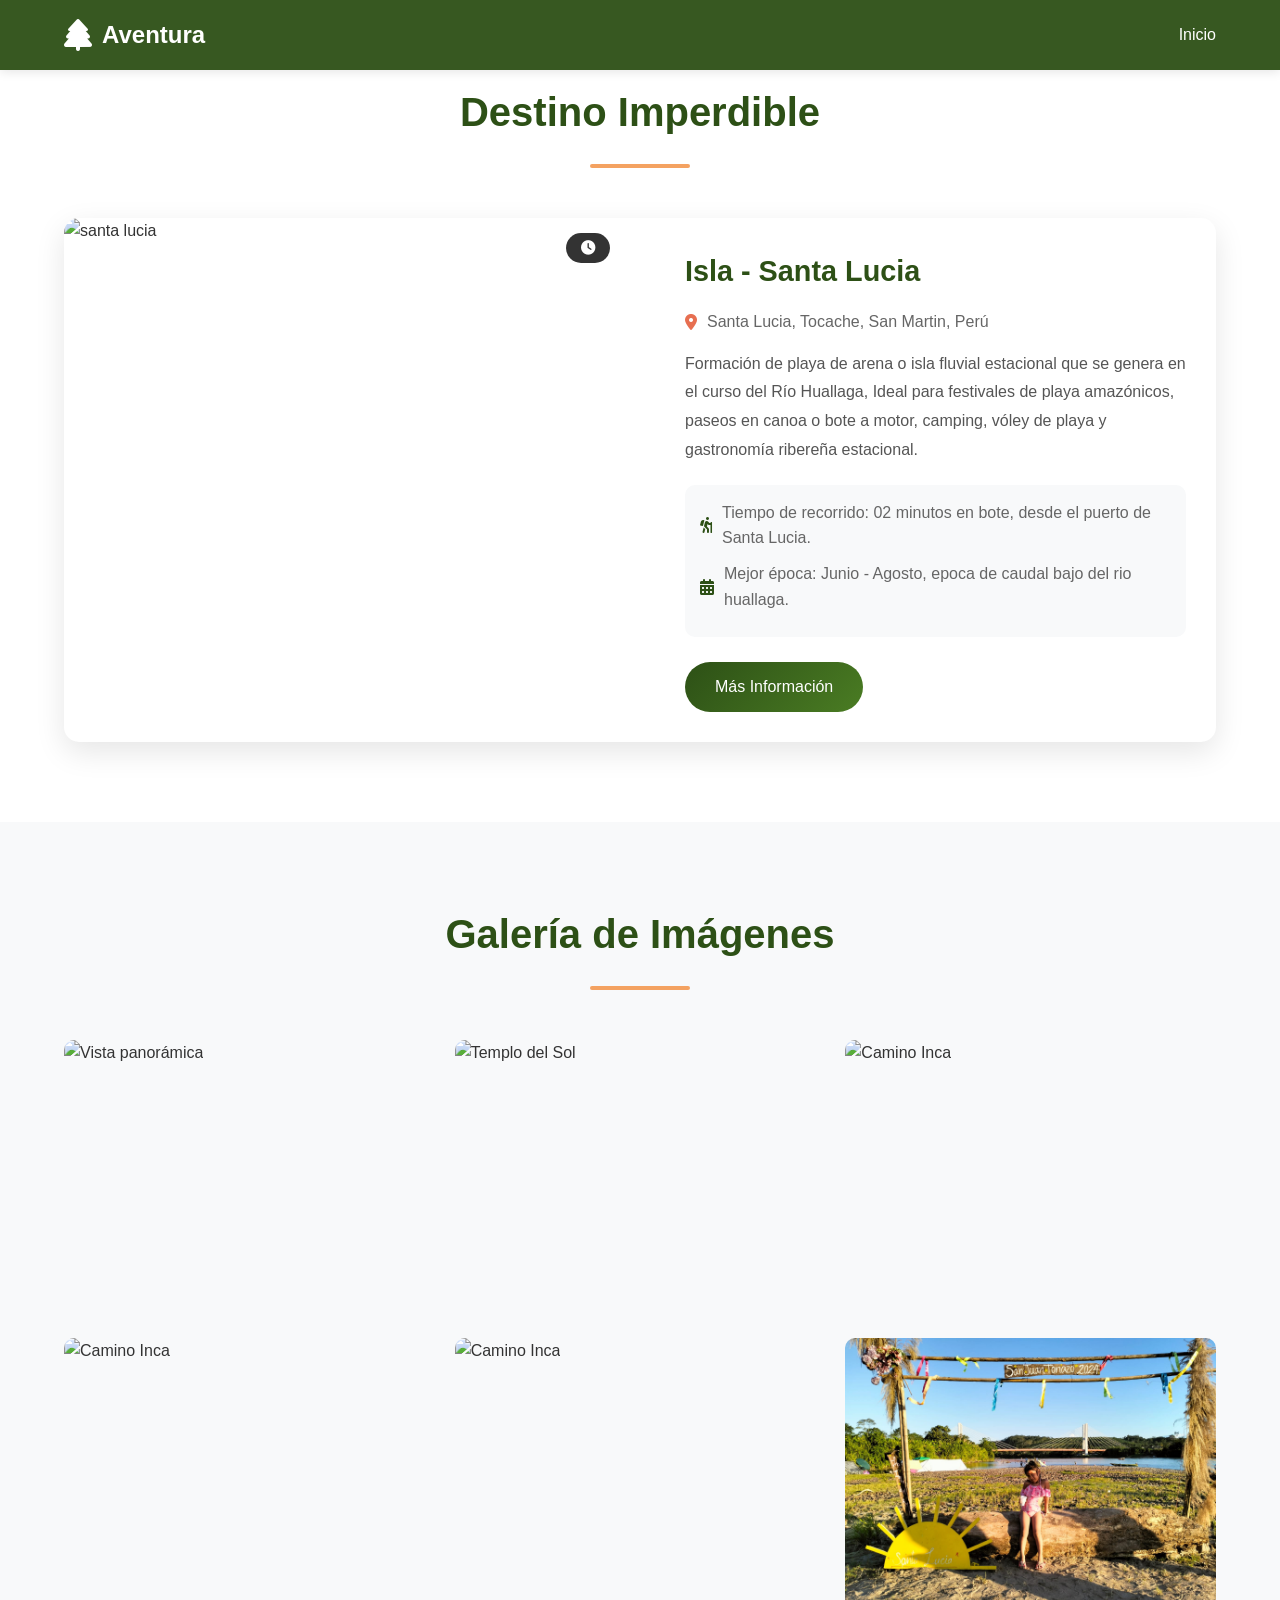
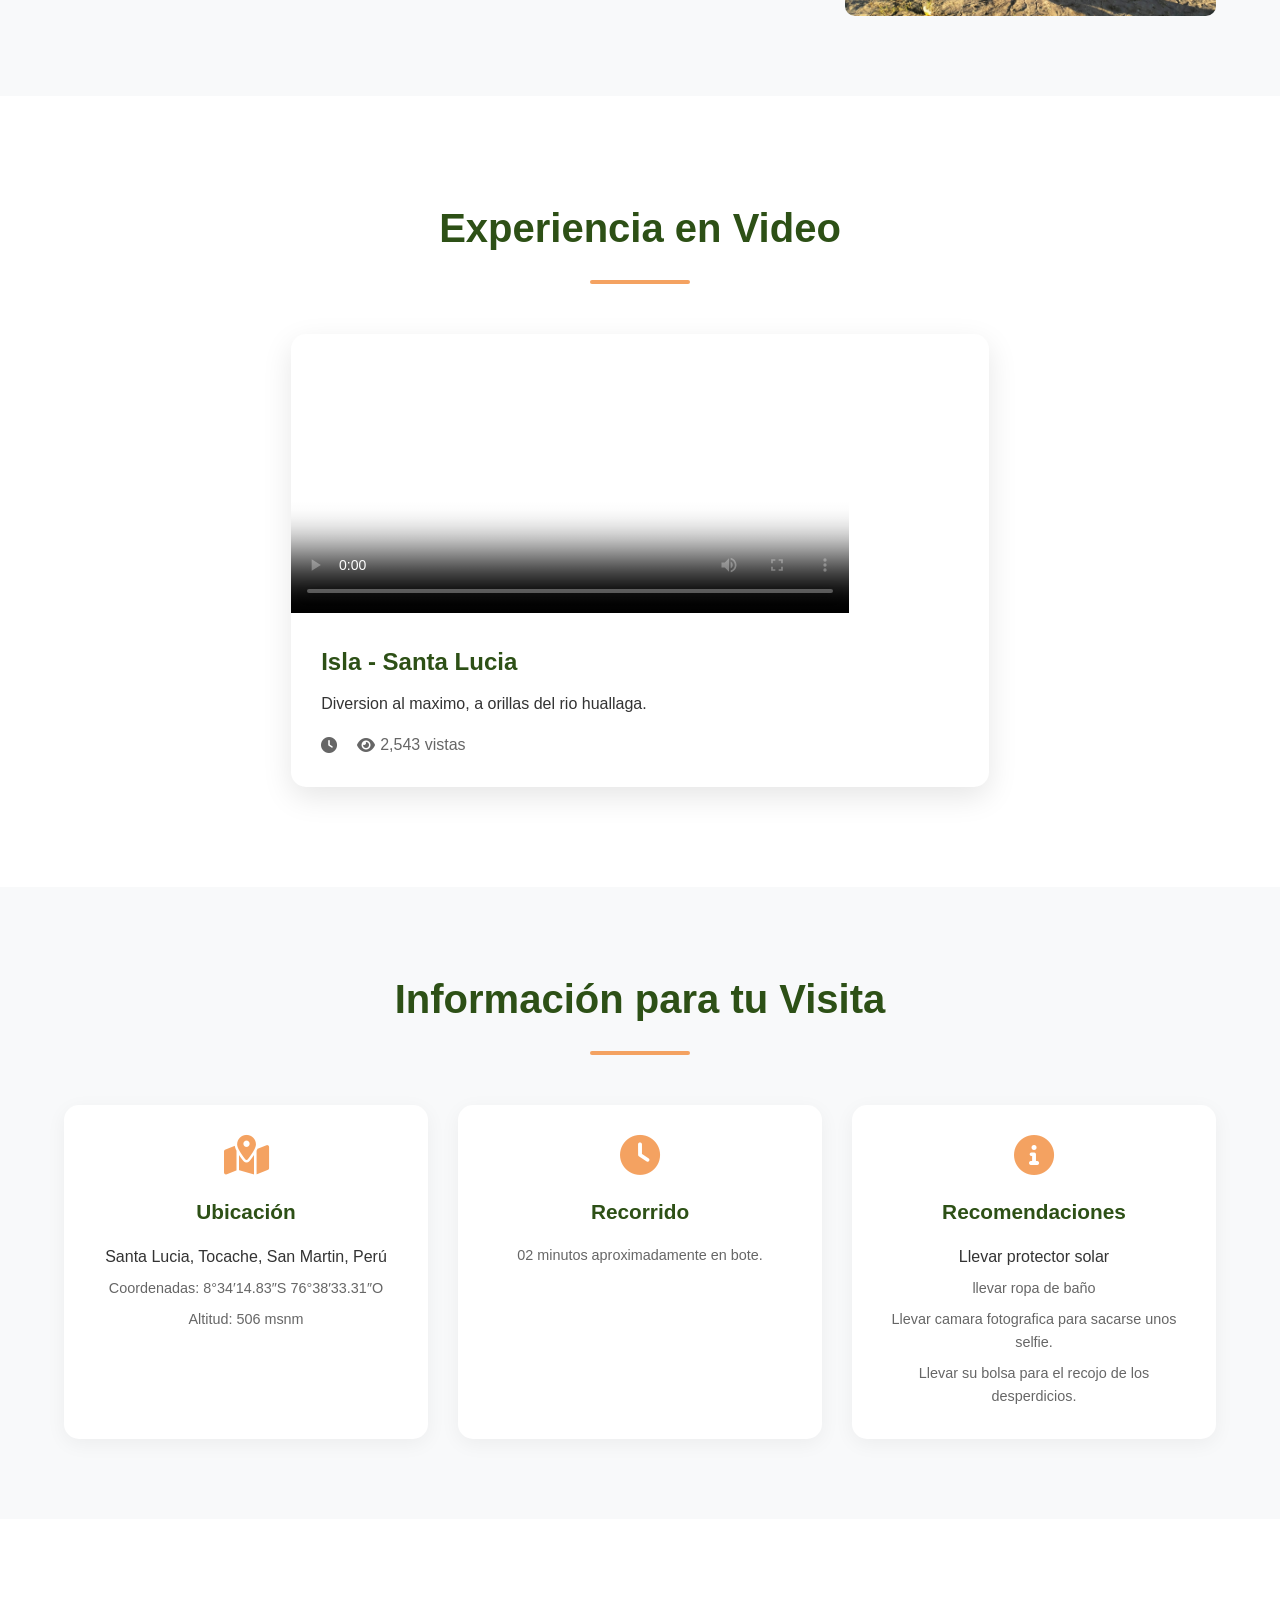
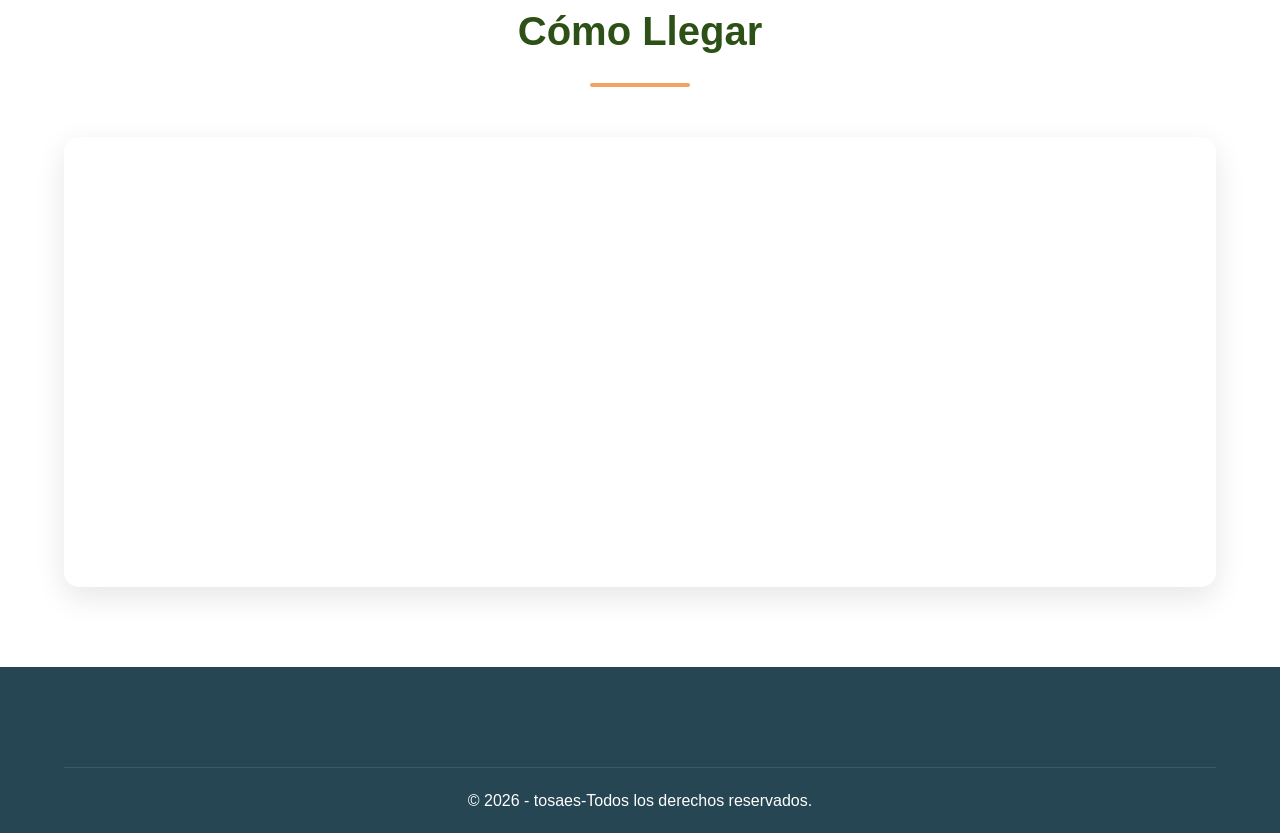
==== isla.html @ e237338d "Add files via upload" ====
<!DOCTYPE html>
<html lang="es">
<head>
    <meta charset="UTF-8">
    <meta name="viewport" content="width=device-width, initial-scale=1.0">
    <title>Conozca Santa Lucia</title>
    <link rel="stylesheet" href="https://cdnjs.cloudflare.com/ajax/libs/font-awesome/6.0.0-beta3/css/all.min.css">
    <link rel="stylesheet" href="css/tur-styles.css">
</head>
<body>
    <!-- Header/Navbar -->
    <header class="header">
        <nav class="navbar">
            <div class="logo">
                <i class="fa-solid fa-tree"></i>
                <span>Aventura</span>
            </div>
            <ul class="nav-menu">
                <li><a href="index.html">Inicio</a></li>
                <!--<li><a href="#destinos">Destinos</a></li>
                <li><a href="#galeria">Galería</a></li>
                <li><a href="#informacion">Información</a></li>
                <li><a href="#contacto">Contacto</a></li>-->
            </ul>
            <div class="menu-toggle">
                <i class="fas fa-bars"></i>
            </div>
        </nav>
    </header>

    <!-- Sección Principal -->
    
    <!-- Sección de Destinos -->
    <section id="destinos" class="destinos">
        <h2>Destino Imperdible</h2>
        <div class="destinos-grid">
            <!-- Destino 1 -->
            <div class="destino-card">
                <div class="destino-imagen">
                    <img src="img/isla1.jpeg" alt="santa lucia">
                    <div class="destino-overlay">
                        <span class="tiempo-badge">
                            <i class="fas fa-clock"></i> 
                        </span>
                    </div>
                </div>
                <div class="destino-info">
                    <h3>Isla - Santa Lucia</h3>
                    <div class="ubicacion">
                        <i class="fas fa-map-marker-alt"></i>
                        <p>Santa Lucia, Tocache, San Martin, Perú</p>
                    </div>
                    <p class="descripcion">
                        Formación de playa de arena o isla fluvial estacional que se genera en 
                        el curso del Río Huallaga, Ideal para festivales de playa amazónicos, 
                        paseos en canoa o bote a motor, camping, vóley de playa y gastronomía ribereña estacional.
                    </p>
                    <div class="detalles">
                        <div class="detalle-item">
                            <i class="fas fa-hiking"></i>
                            <span>Tiempo de recorrido: 02 minutos en bote, desde el puerto de Santa Lucia.</span>
                        </div>

                        <div class="detalle-item">
                            <i class="fas fa-calendar-alt"></i>
                            <span>Mejor época: Junio - Agosto, epoca de caudal bajo del rio huallaga.</span>
                        </div>
                    </div>
                    <a href="#" class="btn-destino">Más Información</a>
                </div>
            </div>

        </div>
    </section>

    <!-- Galería de Imágenes -->
    <section id="galeria" class="galeria">
        <h2>Galería de Imágenes</h2>
        <div class="galeria-grid">
            <div class="galeria-item">
                <img src="img/isla2.jpeg" alt="Vista panorámica">
                <div class="galeria-overlay">
                    <h3>Entre amigos</h3>
                    <p>Disfrutar de un refrescante baño entre patas.</p>
                </div>
            </div>
            <div class="galeria-item">
                <img src="img/isla8.jpeg" alt="Templo del Sol">
                <div class="galeria-overlay">
                    <h3>Bienvenidos</h3>
                    <p>Muchas familias acuden a pasar un buen fin de semana</p>
                </div>
            </div>
            <div class="galeria-item">
                <img src="img/isla9.jpeg" alt="Camino Inca">
                <div class="galeria-overlay">
                    <h3>Salir de la rutina</h3>
                    <p>salir de la rutina y darse un paseo en bote.</p>
                </div>
            </div>

            <div class="galeria-item">
                <img src="img/isla10.jpeg" alt="Camino Inca">
                <div class="galeria-overlay">
                    <h3>En familia</h3>
                    <p>A disfrutar los ricos juanes en familia en las fiestas de san juan.</p>
                </div>
            </div>

            <div class="galeria-item">
                <img src="img/isla11.jpeg" alt="Camino Inca">
                <div class="galeria-overlay">
                    <h3>Paseo en bote</h3>
                    <p>Disfruta pasear en bote.</p>
                </div>
            </div>

            <div class="galeria-item">
                <img src="img/isla.jpeg" alt="Camino Inca">
                <div class="galeria-overlay">
                    <h3>Arena y sol</h3>
                    <p>una maravillosa tarde.</p>
                </div>
            </div>
        </div>
    </section>

    <!-- Sección de Video -->
    <section class="video-section">
        <h2>Experiencia en Video</h2>
        <div class="video-container">
            <div class="video-wrapper">
                <video controls poster="img/isla3.jpeg">
                    <source src="img/isla-amor.mp4" type="video/mp4">
                    Tu navegador no soporta el elemento de video.
                </video>
                <div class="video-info">
                    <h3>Isla - Santa Lucia</h3>
                    <p>Diversion al maximo, a orillas del rio huallaga.</p>
                    <div class="video-detalles">
                        <span><i class="fas fa-clock"></i> </span>
                        <span><i class="fas fa-eye"></i> 2,543 vistas</span>
                    </div>
                </div>
            </div>
        </div>
    </section>

    <!-- Información Detallada -->
    <section id="informacion" class="informacion">
        <h2>Información para tu Visita</h2>
        <div class="info-grid">
            <div class="info-card">
                <i class="fas fa-map-marked-alt"></i>
                <h3>Ubicación</h3>
                <p>Santa Lucia, Tocache, San Martin, Perú</p>
                <p class="info-detalle">Coordenadas: 8°34′14.83″S 76°38′33.31″O</p>
                <p class="info-detalle">Altitud: 506 msnm</p>
            </div>
            
            <div class="info-card">
                <i class="fas fa-clock"></i>
                <h3>Recorrido</h3>
                <p class="info-detalle">02 minutos aproximadamente en bote.</p>
            </div>
            
            <!--<div class="info-card">
                <i class="fas fa-ticket-alt"></i>
                <h3>Entradas y Precios</h3>
                <p>Adultos: S/ 152.00</p>
                <p class="info-detalle">Estudiantes: S/ 77.00</p>
                <p class="info-detalle">Niños: S/ 70.00</p>
                <p class="info-detalle">Reserva anticipada requerida</p>
            </div>-->
            
            <div class="info-card">
                <i class="fas fa-info-circle"></i>
                <h3>Recomendaciones</h3>
                <p>Llevar protector solar</p>
                <p class="info-detalle">llevar ropa de baño</p>
                <p class="info-detalle">Llevar camara fotografica para sacarse unos selfie.</p>
                <p class="info-detalle">Llevar su bolsa para el recojo de los desperdicios.</p>
            </div>
        </div>
    </section>

    <!-- Mapa -->
    <section class="mapa-section">
        <h2>Cómo Llegar</h2>
        <div class="mapa-container">
            <iframe 
                src="https://www.google.com/maps/embed?pb=!1m14!1m12!1m3!1d3120.05607710069!2d-76.38301940717645!3d-8.340872338848348!2m3!1f0!2f0!3f0!3m2!1i1024!2i768!4f13.1!5e1!3m2!1ses!2spe!4v1782656183377!5m2!1ses!2spe"
                width="100%" 
                height="450" 
                style="border:0;" 
                allowfullscreen="" 
                loading="lazy">
            </iframe>
        </div>
    </section>

    <!-- Sección de Contacto -->
    <!--<section id="contacto" class="contacto">
        <h2>Reserva tu Aventura</h2>
        <div class="contacto-container">
            <form class="contacto-form">
                <div class="form-group">
                    <label for="nombre">Nombre completo</label>
                    <input type="text" id="nombre" required>
                </div>
                <div class="form-group">
                    <label for="email">Correo electrónico</label>
                    <input type="email" id="email" required>
                </div>
                <div class="form-group">
                    <label for="fecha">Fecha deseada</label>
                    <input type="date" id="fecha" required>
                </div>
                <div class="form-group">
                    <label for="personas">Número de personas</label>
                    <input type="number" id="personas" min="1" max="20" required>
                </div>
                <div class="form-group">
                    <label for="mensaje">Mensaje o consulta</label>
                    <textarea id="mensaje" rows="4"></textarea>
                </div>
                <button type="submit" class="btn-primary">Enviar Consulta</button>
            </form>
            <div class="contacto-info">
                <h3>Información de Contacto</h3>
                <div class="info-contacto-item">
                    <i class="fas fa-phone"></i>
                    <p>+51 984 567 890</p>
                </div>
                <div class="info-contacto-item">
                    <i class="fas fa-envelope"></i>
                    <p>info@turismoaventura.com</p>
                </div>
                <div class="info-contacto-item">
                    <i class="fas fa-map-marker-alt"></i>
                    <p>Av. Sol 456, Cusco, Perú</p>
                </div>
                <div class="redes-sociales">
                    <a href="#"><i class="fab fa-facebook"></i></a>
                    <a href="#"><i class="fab fa-instagram"></i></a>
                    <a href="#"><i class="fab fa-youtube"></i></a>
                    <a href="#"><i class="fab fa-whatsapp"></i></a>
                </div>
            </div>
        </div>
    </section>-->

    <!-- Footer -->
    <footer class="footer">
        <!--<div class="footer-content">
            <div class="footer-section">
                <h3>Turismo Aventura</h3>
                <p>Tu agencia de viajes de confianza para descubrir las maravillas del Perú.</p>
            </div>
            <div class="footer-section">
                <h3>Enlaces Rápidos</h3>
                <ul>
                    <li><a href="#inicio">Inicio</a></li>
                    <li><a href="#destinos">Destinos</a></li>
                    <li><a href="#galeria">Galería</a></li>
                    <li><a href="#contacto">Contacto</a></li>
                </ul>
            </div>
            <div class="footer-section">
                <h3>Newsletter</h3>
                <p>Suscríbete para recibir ofertas especiales</p>
                <form class="newsletter-form">
                    <input type="email" placeholder="Tu email">
                    <button type="submit">Suscribir</button>
                </form>
            </div>
        </div>-->
        <div class="footer-bottom">
            <p>&copy; 2026 - tosaes-Todos los derechos reservados.</p>
        </div>
    </footer>

    <script src="js/tur-script.js"></script>
</body>
</html>
---- css/tur-styles.css ----
/* Variables y Reset */
:root {
    --primary-color: #2d5016;
    --secondary-color: #f4a261;
    --accent-color: #e76f51;
    --dark-color: #264653;
    --light-color: #f8f9fa;
    --text-color: #333;
    --white: #ffffff;
    --gradient: linear-gradient(135deg, #2d5016, #4a7c23);
}

* {
    margin: 0;
    padding: 0;
    box-sizing: border-box;
}

html {
    scroll-behavior: smooth;
}

body {
    font-family: 'Segoe UI', Tahoma, Geneva, Verdana, sans-serif;
    line-height: 1.6;
    color: var(--text-color);
    overflow-x: hidden;
}

/* Header y Navegación */
.header {
    position: fixed;
    top: 0;
    left: 0;
    width: 100%;
    background: rgba(45, 80, 22, 0.95);
    backdrop-filter: blur(10px);
    z-index: 1000;
    box-shadow: 0 2px 10px rgba(0,0,0,0.1);
}

.navbar {
    display: flex;
    justify-content: space-between;
    align-items: center;
    padding: 1rem 5%;
    max-width: 1400px;
    margin: 0 auto;
}

.logo {
    display: flex;
    align-items: center;
    gap: 10px;
    color: var(--white);
    font-size: 1.5rem;
    font-weight: bold;
}

.logo i {
    font-size: 2rem;
}

.nav-menu {
    display: flex;
    list-style: none;
    gap: 2rem;
}

.nav-menu a {
    color: var(--white);
    text-decoration: none;
    font-weight: 500;
    transition: color 0.3s;
    position: relative;
}

.nav-menu a::after {
    content: '';
    position: absolute;
    bottom: -5px;
    left: 0;
    width: 0;
    height: 2px;
    background: var(--secondary-color);
    transition: width 0.3s;
}

.nav-menu a:hover::after {
    width: 100%;
}

.menu-toggle {
    display: none;
    color: var(--white);
    font-size: 1.5rem;
    cursor: pointer;
}

/* Hero Section */
.hero {
    height: 100vh;
    position: relative;
    display: flex;
    align-items: center;
    justify-content: center;
    text-align: center;
    color: var(--white);
    overflow: hidden;
}

.hero-video {
    position: absolute;
    top: 0;
    left: 0;
    width: 80%;
    height: 80%;
    object-fit: cover;
    z-index: -2;
}

.hero-overlay {
    position: absolute;
    top: 0;
    left: 0;
    width: 100%;
    height: 100%;
    background: rgba(0,0,0,0.5);
    z-index: -1;
}

.hero-content {
    z-index: 1;
    padding: 0 20px;
}

.hero-content h1 {
    font-size: 4rem;
    margin-bottom: 20px;
    text-shadow: 2px 2px 4px rgba(0,0,0,0.5);
    animation: fadeInUp 1s ease;
}

.hero-content p {
    font-size: 1.5rem;
    margin-bottom: 30px;
    animation: fadeInUp 1s ease 0.3s backwards;
}

.btn-primary {
    display: inline-block;
    padding: 15px 40px;
    background: var(--secondary-color);
    color: var(--white);
    text-decoration: none;
    border-radius: 50px;
    font-weight: bold;
    text-transform: uppercase;
    letter-spacing: 1px;
    transition: all 0.3s;
    animation: fadeInUp 1s ease 0.6s backwards;
    border: none;
    cursor: pointer;
}

.btn-primary:hover {
    background: var(--accent-color);
    transform: translateY(-3px);
    box-shadow: 0 10px 20px rgba(0,0,0,0.2);
}

@keyframes fadeInUp {
    from {
        opacity: 0;
        transform: translateY(30px);
    }
    to {
        opacity: 1;
        transform: translateY(0);
    }
}

/* Sección Destinos */
.destinos {
    padding: 80px 5%;
    max-width: 1400px;
    margin: 0 auto;
}

.destinos h2,
.galeria h2,
.video-section h2,
.informacion h2,
.mapa-section h2,
.contacto h2 {
    text-align: center;
    font-size: 2.5rem;
    margin-bottom: 50px;
    color: var(--primary-color);
    position: relative;
}

.destinos h2::after,
.galeria h2::after,
.video-section h2::after,
.informacion h2::after,
.mapa-section h2::after,
.contacto h2::after {
    content: '';
    display: block;
    width: 100px;
    height: 4px;
    background: var(--secondary-color);
    margin: 20px auto 0;
    border-radius: 2px;
}

.destinos-grid {
    display: flex;
    flex-direction: column;
    gap: 40px;
}

.destino-card {
    display: grid;
    grid-template-columns: 1fr 1fr;
    gap: 30px;
    background: var(--white);
    border-radius: 15px;
    overflow: hidden;
    box-shadow: 0 10px 30px rgba(0,0,0,0.1);
    transition: transform 0.3s, box-shadow 0.3s;
}

.destino-card:hover {
    transform: translateY(-5px);
    box-shadow: 0 15px 40px rgba(0,0,0,0.2);
}

.destino-imagen {
    position: relative;
    height: 100%;
    min-height: 300px;
}

.destino-imagen img {
    width: 100%;
    height: 100%;
    object-fit: cover;
}

.destino-overlay {
    position: absolute;
    top: 15px;
    right: 15px;
}

.tiempo-badge {
    background: rgba(0,0,0,0.8);
    color: var(--white);
    padding: 8px 15px;
    border-radius: 25px;
    font-size: 0.9rem;
    display: flex;
    align-items: center;
    gap: 5px;
}

.destino-info {
    padding: 30px;
    display: flex;
    flex-direction: column;
    justify-content: center;
}

.destino-info h3 {
    font-size: 1.8rem;
    color: var(--primary-color);
    margin-bottom: 15px;
}

.ubicacion {
    display: flex;
    align-items: center;
    gap: 10px;
    margin-bottom: 15px;
    color: #666;
}

.ubicacion i {
    color: var(--accent-color);
}

.descripcion {
    margin-bottom: 20px;
    line-height: 1.8;
    color: #555;
}

.detalles {
    margin-bottom: 25px;
    background: var(--light-color);
    padding: 15px;
    border-radius: 10px;
}

.detalle-item {
    display: flex;
    align-items: center;
    gap: 10px;
    margin-bottom: 10px;
    color: #666;
}

.detalle-item i {
    color: var(--primary-color);
}

.btn-destino {
    display: inline-block;
    padding: 12px 30px;
    background: var(--gradient);
    color: var(--white);
    text-decoration: none;
    border-radius: 25px;
    text-align: center;
    transition: all 0.3s;
    align-self: flex-start;
}

.btn-destino:hover {
    background: var(--secondary-color);
    transform: translateX(5px);
}

/* Galería */
.galeria {
    padding: 80px 5%;
    background: var(--light-color);
    max-width: 1400px;
    margin: 0 auto;
}

.galeria-grid {
    display: grid;
    grid-template-columns: repeat(auto-fit, minmax(300px, 1fr));
    gap: 20px;
}

.galeria-item {
    position: relative;
    overflow: hidden;
    border-radius: 10px;
    cursor: pointer;
    aspect-ratio: 4/3;
}

.galeria-item img {
    width: 100%;
    height: 100%;
    object-fit: cover;
    transition: transform 0.5s;
}

.galeria-item:hover img {
    transform: scale(1.1);
}

.galeria-overlay {
    position: absolute;
    bottom: 0;
    left: 0;
    right: 0;
    background: linear-gradient(to top, rgba(0,0,0,0.8), transparent);
    color: var(--white);
    padding: 40px 20px 20px;
    transform: translateY(100%);
    transition: transform 0.3s;
}

.galeria-item:hover .galeria-overlay {
    transform: translateY(0);
}

.galeria-overlay h3 {
    font-size: 1.3rem;
    margin-bottom: 5px;
}

/* Sección Video */
.video-section {
    padding: 100px 5%;
    max-width: 1000px;
    margin: 0 auto;
}

.video-container {
    display: flex;
    justify-content: center;
}

.video-wrapper {
    max-width: 1000px;
    width: 80%;
    background: var(--white);
    border-radius: 15px;
    overflow: hidden;
    box-shadow: 0 10px 30px rgba(0,0,0,0.1);
}

.video-wrapper video {
    width: 80%;
    display: block;
}

.video-info {
    padding: 30px;
}

.video-info h3 {
    font-size: 1.5rem;
    color: var(--primary-color);
    margin-bottom: 10px;
}

.video-detalles {
    display: flex;
    gap: 20px;
    margin-top: 15px;
    color: #666;
}

.video-detalles span {
    display: flex;
    align-items: center;
    gap: 5px;
}

/* Información */
.informacion {
    padding: 80px 5%;
    background: var(--light-color);
    max-width: 1400px;
    margin: 0 auto;
}

.info-grid {
    display: grid;
    grid-template-columns: repeat(auto-fit, minmax(250px, 1fr));
    gap: 30px;
}

.info-card {
    background: var(--white);
    padding: 30px;
    border-radius: 15px;
    text-align: center;
    box-shadow: 0 5px 20px rgba(0,0,0,0.05);
    transition: transform 0.3s;
}

.info-card:hover {
    transform: translateY(-5px);
}

.info-card i {
    font-size: 2.5rem;
    color: var(--secondary-color);
    margin-bottom: 20px;
}

.info-card h3 {
    font-size: 1.3rem;
    color: var(--primary-color);
    margin-bottom: 15px;
}

.info-detalle {
    color: #666;
    font-size: 0.9rem;
    margin-top: 8px;
}

/* Mapa */
.mapa-section {
    padding: 80px 5%;
    max-width: 1400px;
    margin: 0 auto;
}

.mapa-container {
    border-radius: 15px;
    overflow: hidden;
    box-shadow: 0 10px 30px rgba(0,0,0,0.1);
}

.mapa-container iframe {
    display: block;
}

/* Contacto */
.contacto {
    padding: 80px 5%;
    background: var(--light-color);
    max-width: 1400px;
    margin: 0 auto;
}

.contacto-container {
    display: grid;
    grid-template-columns: 1fr 1fr;
    gap: 50px;
    max-width: 1200px;
    margin: 0 auto;
}

.contacto-form {
    background: var(--white);
    padding: 40px;
    border-radius: 15px;
    box-shadow: 0 10px 30px rgba(0,0,0,0.1);
}

.form-group {
    margin-bottom: 20px;
}

.form-group label {
    display: block;
    margin-bottom: 8px;
    color: var(--primary-color);
    font-weight: 500;
}

.form-group input,
.form-group textarea {
    width: 100%;
    padding: 12px;
    border: 2px solid #e0e0e0;
    border-radius: 8px;
    font-size: 1rem;
    transition: border-color 0.3s;
}

.form-group input:focus,
.form-group textarea:focus {
    outline: none;
    border-color: var(--secondary-color);
}

.contacto-info {
    background: var(--gradient);
    color: var(--white);
    padding: 40px;
    border-radius: 15px;
    display: flex;
    flex-direction: column;
    justify-content: center;
}

.contacto-info h3 {
    font-size: 1.5rem;
    margin-bottom: 30px;
}

.info-contacto-item {
    display: flex;
    align-items: center;
    gap: 15px;
    margin-bottom: 20px;
}

.info-contacto-item i {
    font-size: 1.2rem;
    width: 30px;
    text-align: center;
}

.redes-sociales {
    display: flex;
    gap: 15px;
    margin-top: 30px;
}

.redes-sociales a {
    width: 40px;
    height: 40px;
    background: rgba(255,255,255,0.2);
    border-radius: 50%;
    display: flex;
    align-items: center;
    justify-content: center;
    color: var(--white);
    text-decoration: none;
    transition: background 0.3s;
}

.redes-sociales a:hover {
    background: var(--secondary-color);
}

/* Footer */
.footer {
    background: var(--dark-color);
    color: var(--white);
    padding: 60px 5% 20px;
}

.footer-content {
    display: grid;
    grid-template-columns: repeat(auto-fit, minmax(250px, 1fr));
    gap: 40px;
    max-width: 1400px;
    margin: 0 auto;
}

.footer-section h3 {
    font-size: 1.3rem;
    margin-bottom: 20px;
    color: var(--secondary-color);
}

.footer-section ul {
    list-style: none;
}

.footer-section ul li {
    margin-bottom: 10px;
}

.footer-section a {
    color: var(--white);
    text-decoration: none;
    transition: color 0.3s;
}

.footer-section a:hover {
    color: var(--secondary-color);
}

.newsletter-form {
    display: flex;
    margin-top: 15px;
}

.newsletter-form input {
    flex: 1;
    padding: 10px;
    border: none;
    border-radius: 5px 0 0 5px;
}

.newsletter-form button {
    padding: 10px 20px;
    background: var(--secondary-color);
    color: var(--white);
    border: none;
    border-radius: 0 5px 5px 0;
    cursor: pointer;
    transition: background 0.3s;
}

.newsletter-form button:hover {
    background: var(--accent-color);
}

.footer-bottom {
    text-align: center;
    margin-top: 40px;
    padding-top: 20px;
    border-top: 1px solid rgba(255,255,255,0.1);
    max-width: 1400px;
    margin: 40px auto 0;
}

/* Responsive Design */
@media (max-width: 768px) {
    .navbar {
        position: relative;
    }
    
    .nav-menu {
        display: none;
        position: absolute;
        top: 100%;
        left: 0;
        right: 0;
        background: var(--primary-color);
        flex-direction: column;
        padding: 20px;
        text-align: center;
    }
    
    .nav-menu.active {
        display: flex;
    }
    
    .menu-toggle {
        display: block;
    }
    
    .hero-content h1 {
        font-size: 2.5rem;
    }
    
    .hero-content p {
        font-size: 1.2rem;
    }
    
    .destino-card {
        grid-template-columns: 1fr;
    }
    
    .destino-imagen {
        height: 300px;
    }
    
    .contacto-container {
        grid-template-columns: 1fr;
    }
    
    .galeria-grid {
        grid-template-columns: repeat(auto-fit, minmax(250px, 1fr));
    }
}

@media (max-width: 480px) {
    .hero-content h1 {
        font-size: 2rem;
    }
    
    .info-grid {
        grid-template-columns: 1fr;
    }
    
    .footer-content {
        grid-template-columns: 1fr;
        text-align: center;
    }
    
    .redes-sociales {
        justify-content: center;
    }
}
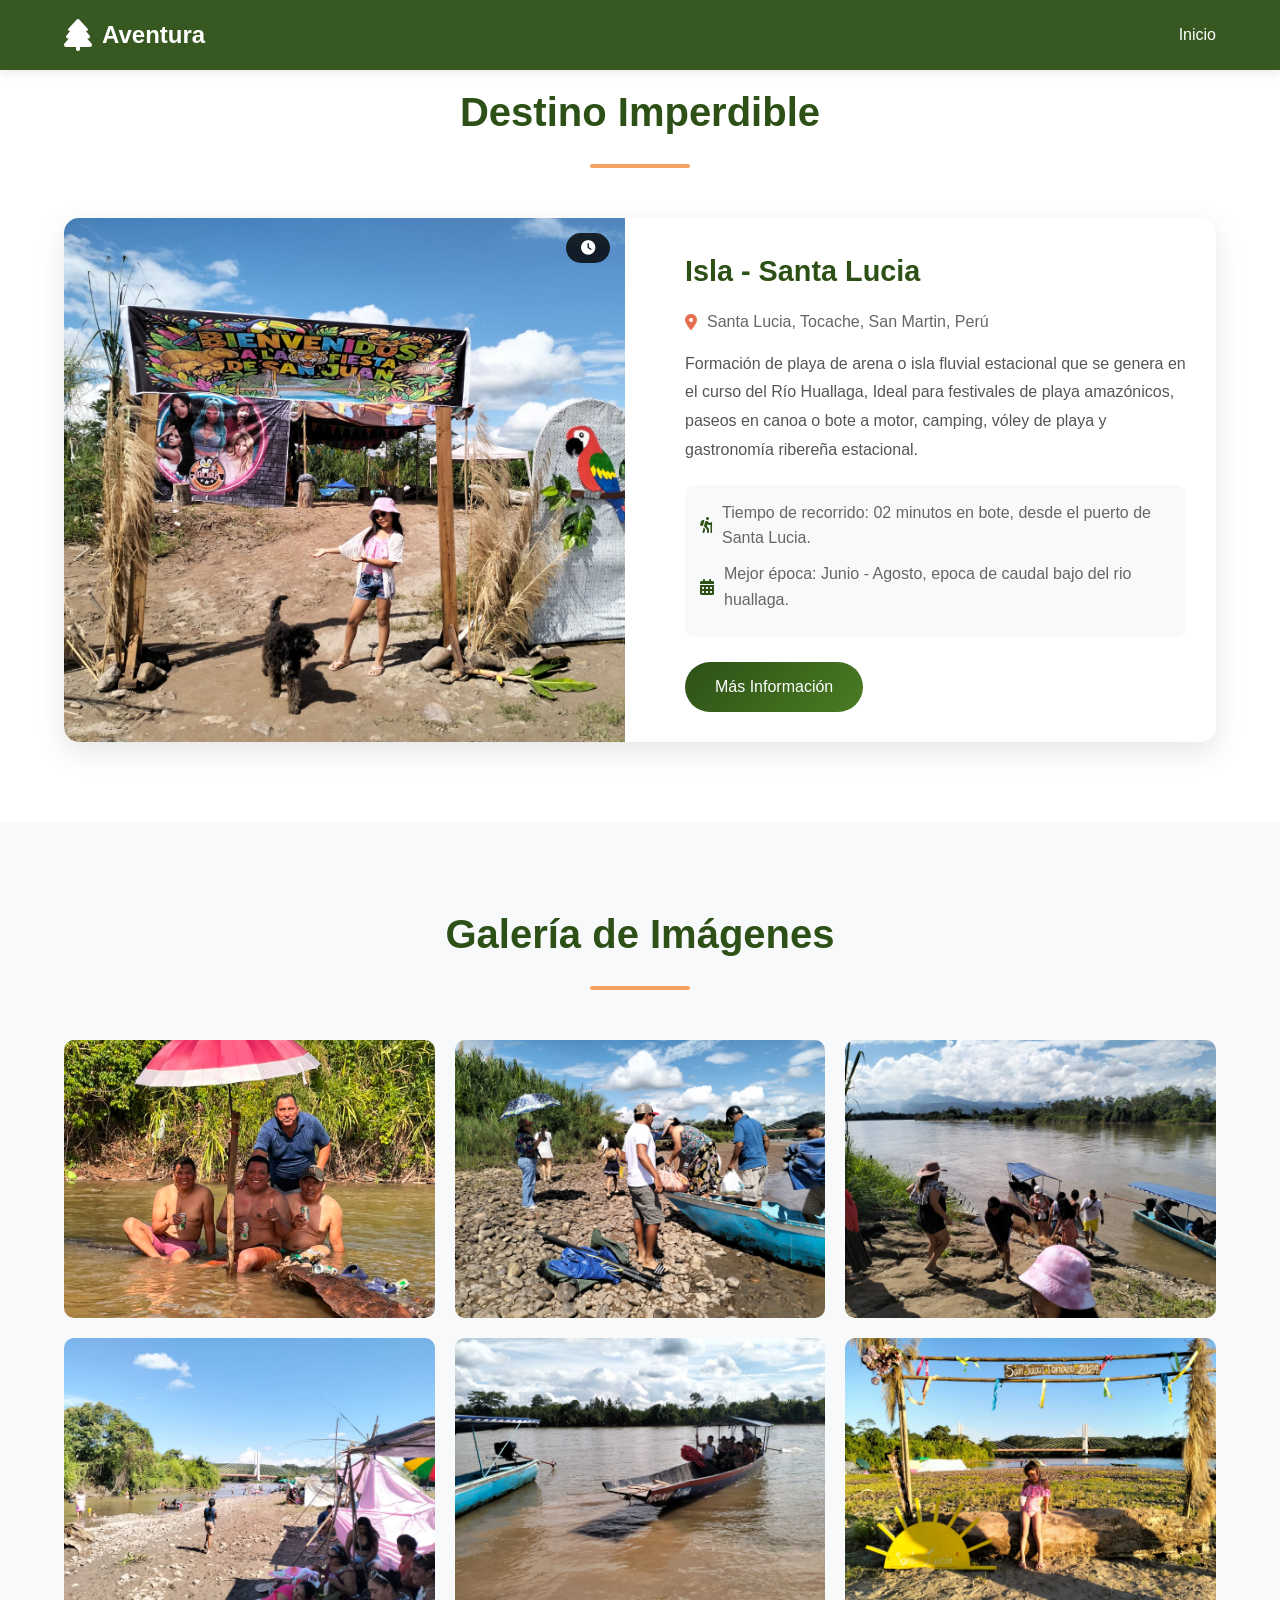
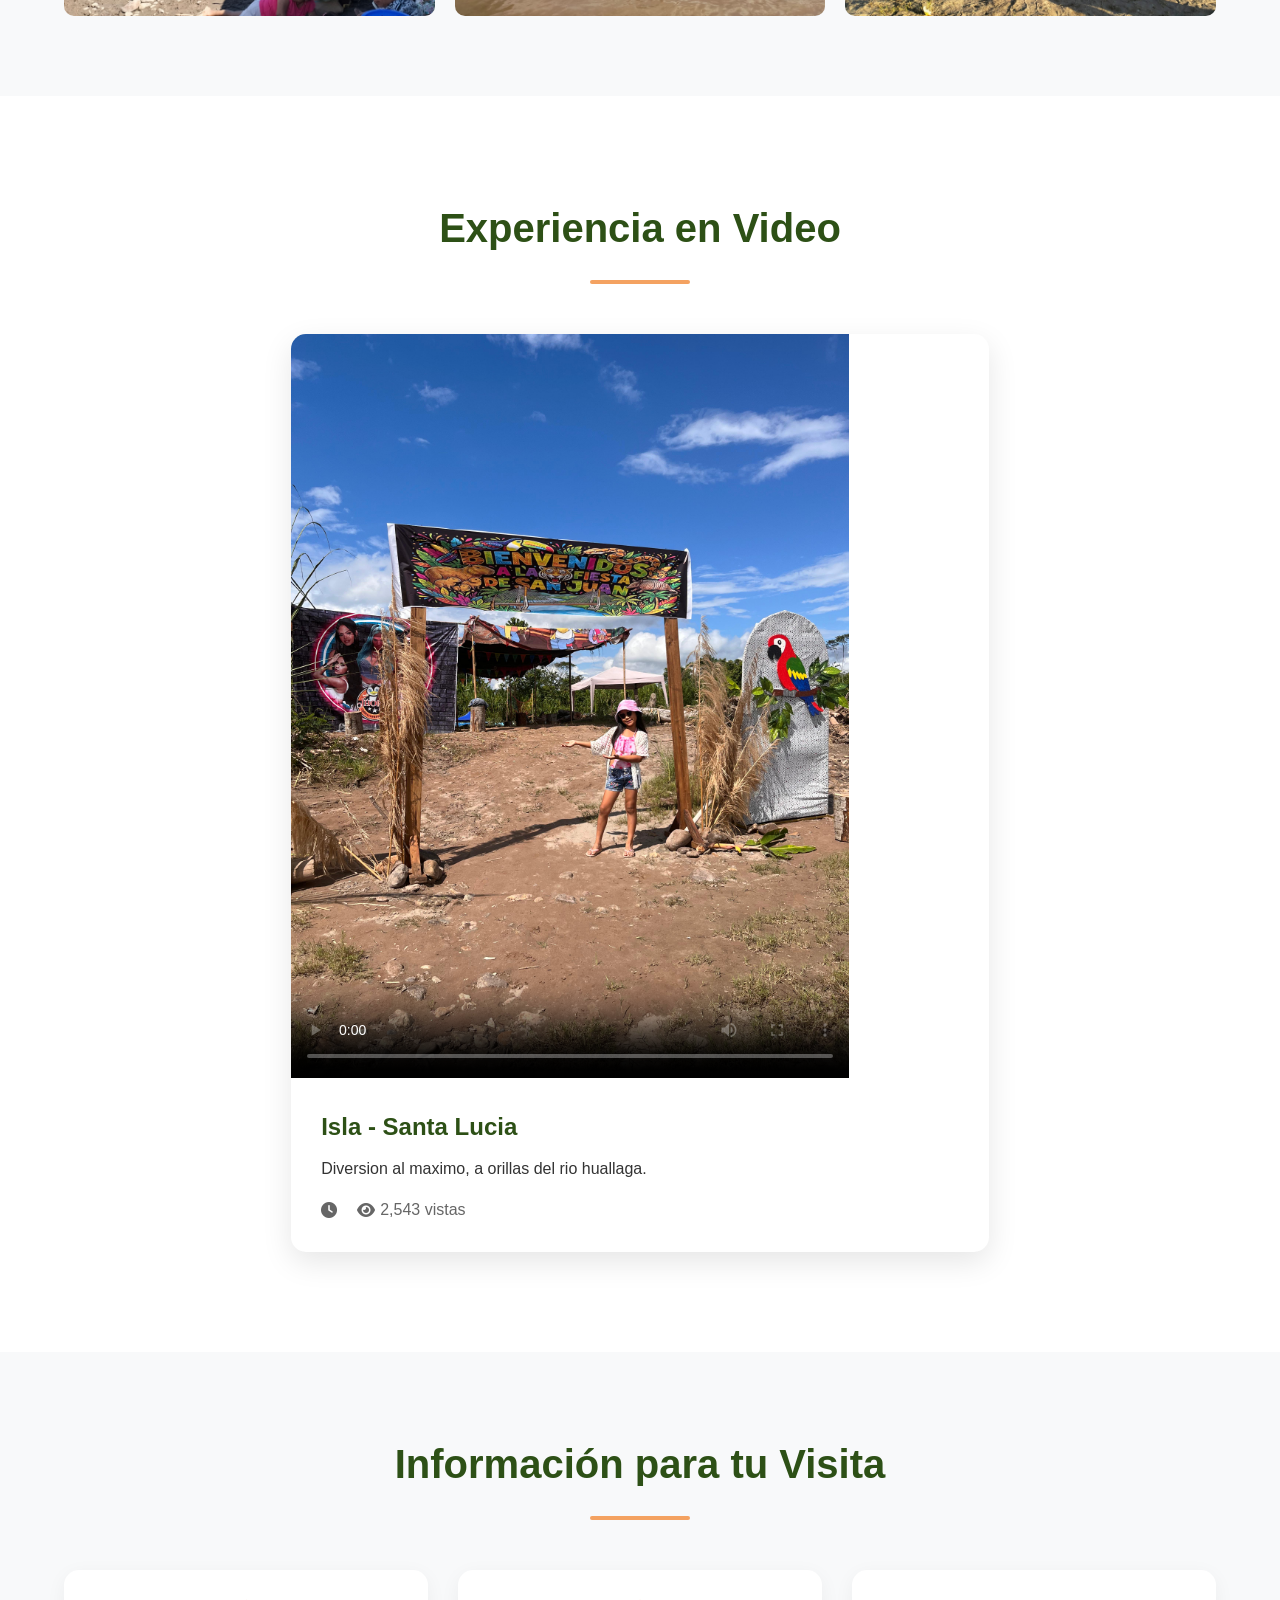
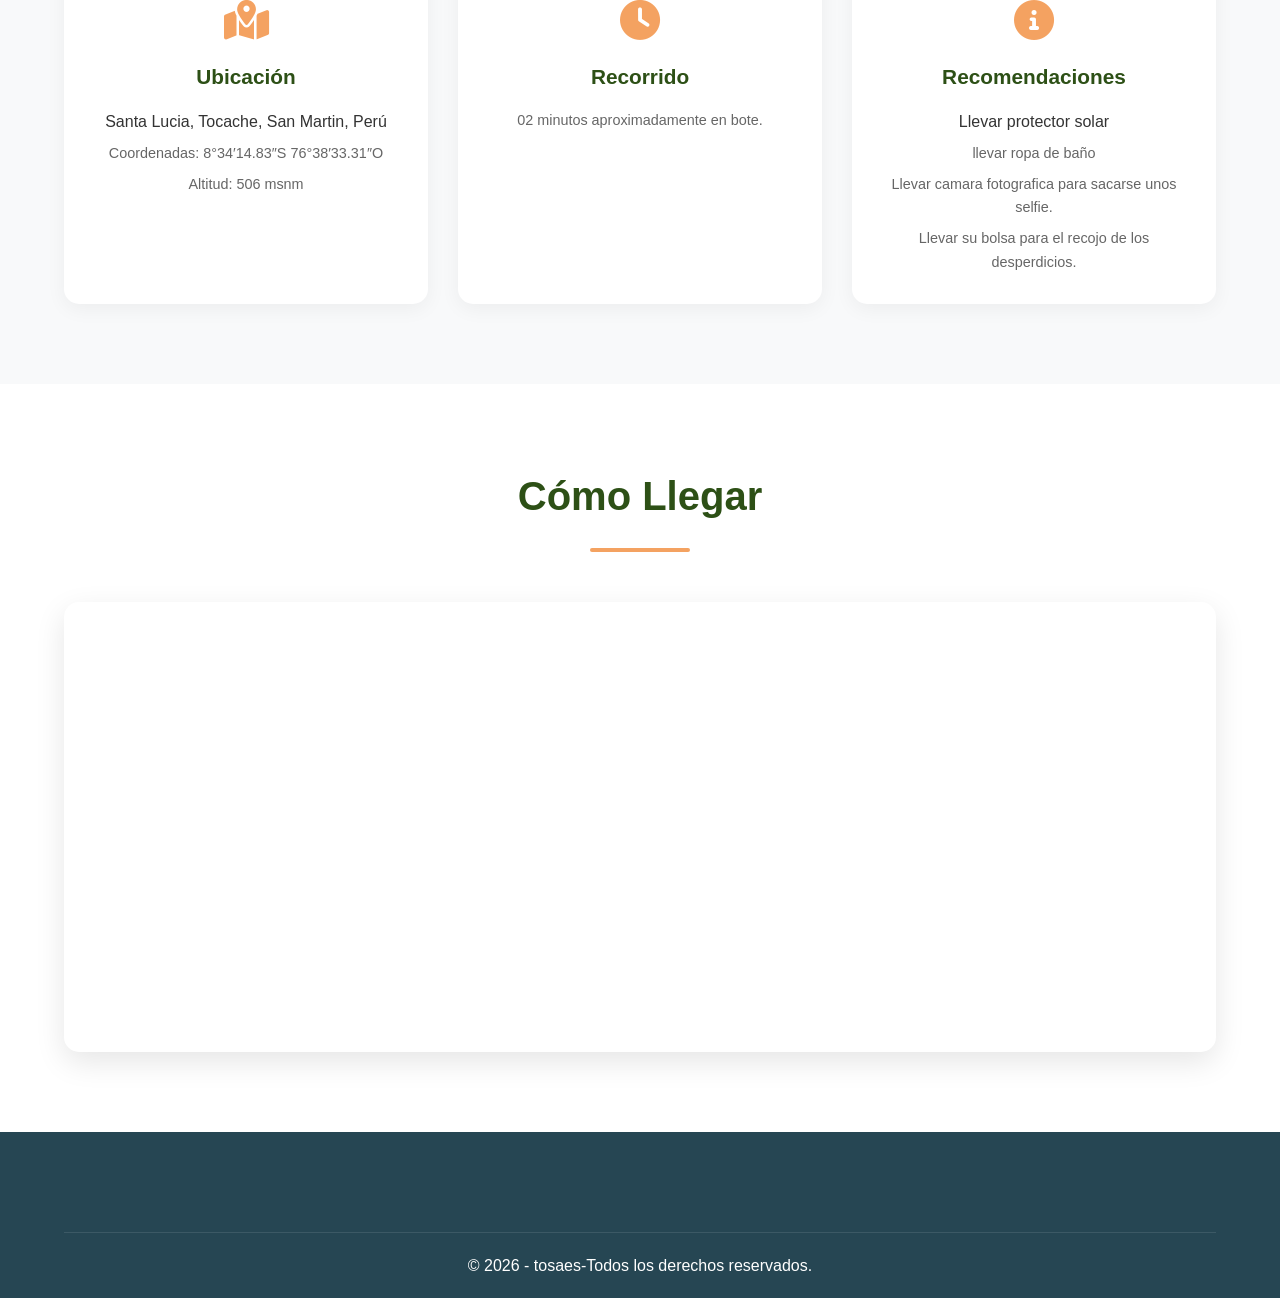
==== commit fc8f0ec5: "Add files via upload" ====
--- a/isla.html
+++ b/isla.html
@@ -131,7 +131,7 @@
         <div class="video-container">
             <div class="video-wrapper">
                 <video controls poster="img/isla3.jpeg">
-                    <source src="img/isla-amor.mp4" type="video/mp4">
+                    <source src="https://www.muniaucayacu.gob.pe/msantalu/isla-amor.mp4" type="video/mp4">
                     Tu navegador no soporta el elemento de video.
                 </video>
                 <div class="video-info">
